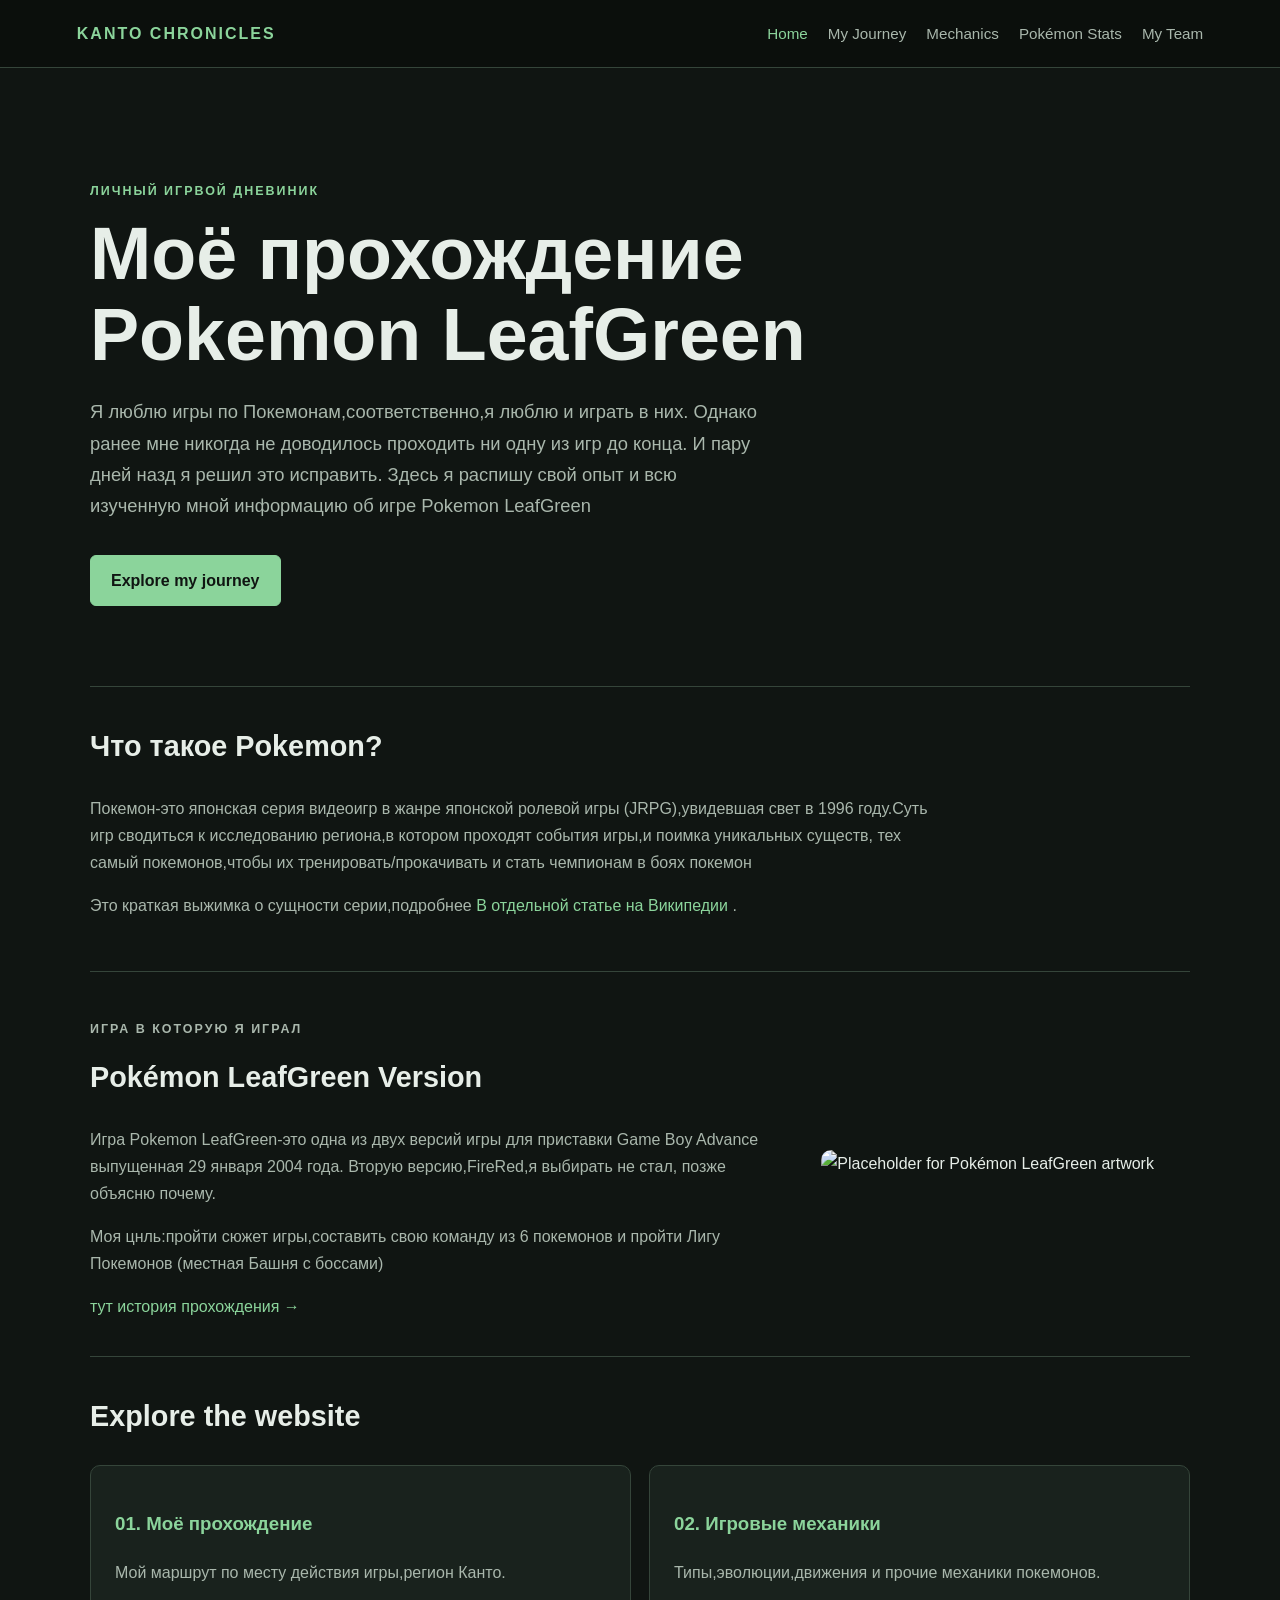
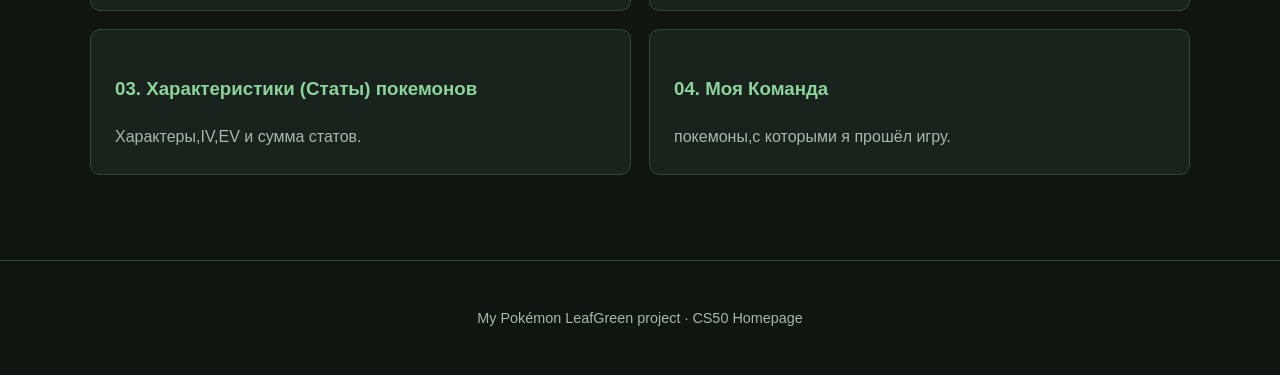
==== index.html @ 80f8dc8d "Wed, Oct 28, 2026, 9:45 PM +07:00" ====
<!DOCTYPE html>
<html lang="ru">
<head>
    <meta charset="UTF-8">
    <meta name="viewport" content="width=device-width, initial-scale=1.0">
    <meta name="description" content="My personal Pokémon LeafGreen playthrough.">
    <title> История моего прохождения Pokemon| Home</title>
    <link rel="stylesheet" href="styles.css">
</head>
<body>
    <header class="site-header">
        <a class="logo" href="index.html">KANTO CHRONICLES</a>

        <nav class="navigation">
            <a class="active" href="index.html">Home</a>
            <a href="journey.html">My Journey</a>
            <a href="mechanics.html">Mechanics</a>
            <a href="stats.html">Pokémon Stats</a>
            <a href="team.html">My Team</a>
        </nav>
    </header>

    <main>
        <section class="hero">
            <p class="eyebrow">ЛИЧНЫЙ ИГРВОЙ ДНЕВИНИК</p>
            <h1>Моё прохождение Pokemon LeafGreen</h1>

            <p class="hero-text">
               Я люблю игры по Покемонам,соответственно,я люблю и играть в них.
               Однако ранее мне никогда не доводилось проходить ни одну из
               игр до конца.
               И пару дней назд я решил это исправить.
               Здесь я распишу свой опыт и всю изученную мной информацию
               об игре Pokemon LeafGreen
             </p>

            <a class="button" href="journey.html">Explore my journey</a>
        </section>

        <section class="content-section">
            <h2>Что такое Pokemon?</h2>

            <p>
                Покемон-это японская серия видеоигр в жанре
                японской ролевой игры (JRPG),увидевшая свет
                в 1996 году.Суть игр сводиться к исследованию региона,в
                котором проходят события игры,и поимка уникальных существ,
                тех самый покемонов,чтобы их тренировать/прокачивать
                и стать чемпионам в боях покемон
            </p>

            <p>
                Это краткая выжимка о сущности серии,подробнее
                <a href="https://en.wikipedia.org/wiki/Pok%C3%A9mon"
                   target="_blank" rel="noopener noreferrer">
                    В отдельной статье на Википедии
                </a>.
            </p>
        </section>

        <section class="content-section game-card">
            <div>
                <p class="eyebrow">Игра в которую я играл</p>
                <h2>Pokémon LeafGreen Version</h2>

                <p>
                    Игра Pokemon LeafGreen-это одна из двух
                    версий игры для приставки Game Boy Advance
                    выпущенная 29 января 2004 года.
                    Вторую версию,FireRed,я выбирать не стал,
                    позже объясню почему.
                </p>

                <p>
                    Моя цнль:пройти сюжет игры,составить свою
                    команду из 6 покемонов и пройти Лигу Покемонов
                    (местная Башня с боссами)
                </p>

                <a href="journey.html">тут история прохождения →</a>
            </div>

            <img
                src="https://placehold.co/400x500/18251f/8bd49b?text=Pokemon+LeafGreen"
                alt="Placeholder for Pokémon LeafGreen artwork"
                class="cover-image">
        </section>

        <section class="content-section">
            <h2>Explore the website</h2>

            <div class="card-grid">
                <a class="info-card" href="journey.html">
                    <h3>01. Моё прохождение</h3>
                    <p>Мой маршрут по месту действия игры,регион Канто.</p>
                </a>

                <a class="info-card" href="mechanics.html">
                    <h3>02. Игровые механики</h3>
                    <p>Типы,эволюции,движения и прочие механики покемонов.</p>
                </a>

                <a class="info-card" href="stats.html">
                    <h3>03. Характеристики (Статы) покемонов</h3>
                    <p>Характеры,IV,EV и сумма статов.</p>
                </a>

                <a class="info-card" href="team.html">
                    <h3>04. Моя Команда</h3>
                    <p>покемоны,с которыми я прошёл игру.</p>
                </a>
            </div>
        </section>
    </main>

    <footer>
        <p>My Pokémon LeafGreen project · CS50 Homepage</p>
    </footer>
</body>
</html>
---- styles.css ----
/* ---------- General settings ---------- */

:root {
    --background: #101512;
    --surface: #19221d;
    --surface-light: #222e26;
    --text: #e7eee8;
    --muted: #a9b7ac;
    --accent: #8bd49b;
    --border: #35453a;
}

* {
    box-sizing: border-box;
}

html {
    scroll-behavior: smooth;
}

body {
    margin: 0;
    background: var(--background);
    color: var(--text);
    font-family: Arial, Helvetica, sans-serif;
    line-height: 1.7;
}

a {
    color: var(--accent);
    text-decoration: none;
}

a:hover {
    text-decoration: underline;
}

img {
    max-width: 100%;
}

/* ---------- Header and navigation ---------- */

.site-header {
    display: flex;
    justify-content: space-between;
    align-items: center;
    gap: 24px;
    padding: 20px 6%;
    background: #0b0f0c;
    border-bottom: 1px solid var(--border);
}

.logo {
    color: var(--accent);
    font-weight: bold;
    letter-spacing: 2px;
    white-space: nowrap;
}

.navigation {
    display: flex;
    flex-wrap: wrap;
    gap: 10px 20px;
}

.navigation a {
    color: var(--muted);
    font-size: 0.95rem;
}

.navigation a:hover,
.navigation a.active {
    color: var(--accent);
}

/* ---------- Main sections ---------- */

main {
    width: min(1100px, 88%);
    margin: 0 auto;
}

.hero {
    padding: 100px 0 80px;
    max-width: 850px;
}

.hero h1 {
    max-width: 800px;
    margin: 10px 0 20px;
    font-size: clamp(2.4rem, 6vw, 4.6rem);
    line-height: 1.1;
}

.hero-text {
    max-width: 680px;
    color: var(--muted);
    font-size: 1.15rem;
}

.eyebrow {
    color: var(--accent);
    font-size: 0.78rem;
    font-weight: bold;
    letter-spacing: 2px;
    text-transform: uppercase;
}

.page-heading {
    padding: 65px 0 25px;
}

.page-heading h1 {
    margin: 8px 0;
    font-size: clamp(2rem, 5vw, 3.5rem);
    line-height: 1.2;
}

.page-heading > p:last-child {
    max-width: 720px;
    color: var(--muted);
}

.content-section {
    padding: 35px 0;
    border-top: 1px solid var(--border);
}

.content-section h2 {
    margin-top: 0;
    font-size: 1.8rem;
}

.content-section p {
    max-width: 850px;
}

.content-section p,
figcaption {
    color: var(--muted);
}

.content-section strong {
    color: var(--text);
}

/* ---------- Buttons and cards ---------- */

.button {
    display: inline-block;
    margin-top: 15px;
    padding: 11px 20px;
    border: 1px solid var(--accent);
    border-radius: 6px;
    background: var(--accent);
    color: #101512;
    font-weight: bold;
}

.button:hover {
    background: transparent;
    color: var(--accent);
    text-decoration: none;
}

.game-card {
    display: grid;
    grid-template-columns: 1.5fr 0.8fr;
    align-items: center;
    gap: 40px;
}

.cover-image {
    width: 100%;
    max-height: 350px;
    object-fit: contain;
    border-radius: 10px;
}

.card-grid {
    display: grid;
    grid-template-columns: repeat(2, minmax(0, 1fr));
    gap: 18px;
}

.info-card {
    display: block;
    padding: 24px;
    border: 1px solid var(--border);
    border-radius: 10px;
    background: var(--surface);
    color: var(--text);
}

.info-card:hover {
    background: var(--surface-light);
    border-color: var(--accent);
    text-decoration: none;
}

.info-card h3 {
    color: var(--accent);
}

.info-card p {
    margin-bottom: 0;
}

/* ---------- Map and timeline ---------- */

.route-map {
    display: block;
    width: 100%;
    height: auto;
    margin: 25px auto;
    border: 1px solid var(--border);
    border-radius: 10px;
}

figcaption {
    text-align: center;
    font-size: 0.9rem;
}

.note {
    font-size: 0.9rem;
}

.timeline li {
    margin-bottom: 20px;
    padding-left: 8px;
}

.timeline strong {
    color: var(--accent);
}

/* ---------- Tables ---------- */

.table-wrapper {
    width: 100%;
    overflow-x: auto;
}

table {
    width: 100%;
    border-collapse: collapse;
    background: var(--surface);
}

th,
td {
    padding: 14px;
    border: 1px solid var(--border);
    text-align: left;
}

th {
    background: var(--surface-light);
    color: var(--accent);
}
/* ---------- Team gallery ---------- */

.team-grid {
    display: grid;
    grid-template-columns: repeat(2, minmax(0, 1fr));
    gap: 24px;
}

.pokemon-card {
    overflow: hidden;
    border: 1px solid var(--border);
    border-radius: 10px;
    background: var(--surface);
}

.pokemon-card img {
    display: block;
    width: 100%;
    height: 250px;
    object-fit: contain;
    background: #0b0f0c;
}

.pokemon-info {
    padding: 20px;
}

.pokemon-info h3 {
    margin-top: 0;
    color: var(--accent);
}

.pokemon-info p {
    margin: 8px 0;
}

/* ---------- Footer ---------- */

footer {
    margin-top: 50px;
    padding: 30px 6%;
    border-top: 1px solid var(--border);
    color: var(--muted);
    text-align: center;
    font-size: 0.9rem;
}

/* ---------- Responsive layout ---------- */

@media (max-width: 760px) {
    .site-header {
        align-items: flex-start;
        flex-direction: column;
    }

    .navigation {
        gap: 10px 14px;
    }

    .hero {
        padding: 65px 0;
    }

    .game-card {
        grid-template-columns: 1fr;
    }

    .card-grid,
    .team-grid {
        grid-template-columns: 1fr;
    }

    main {
        width: 90%;
    }
}
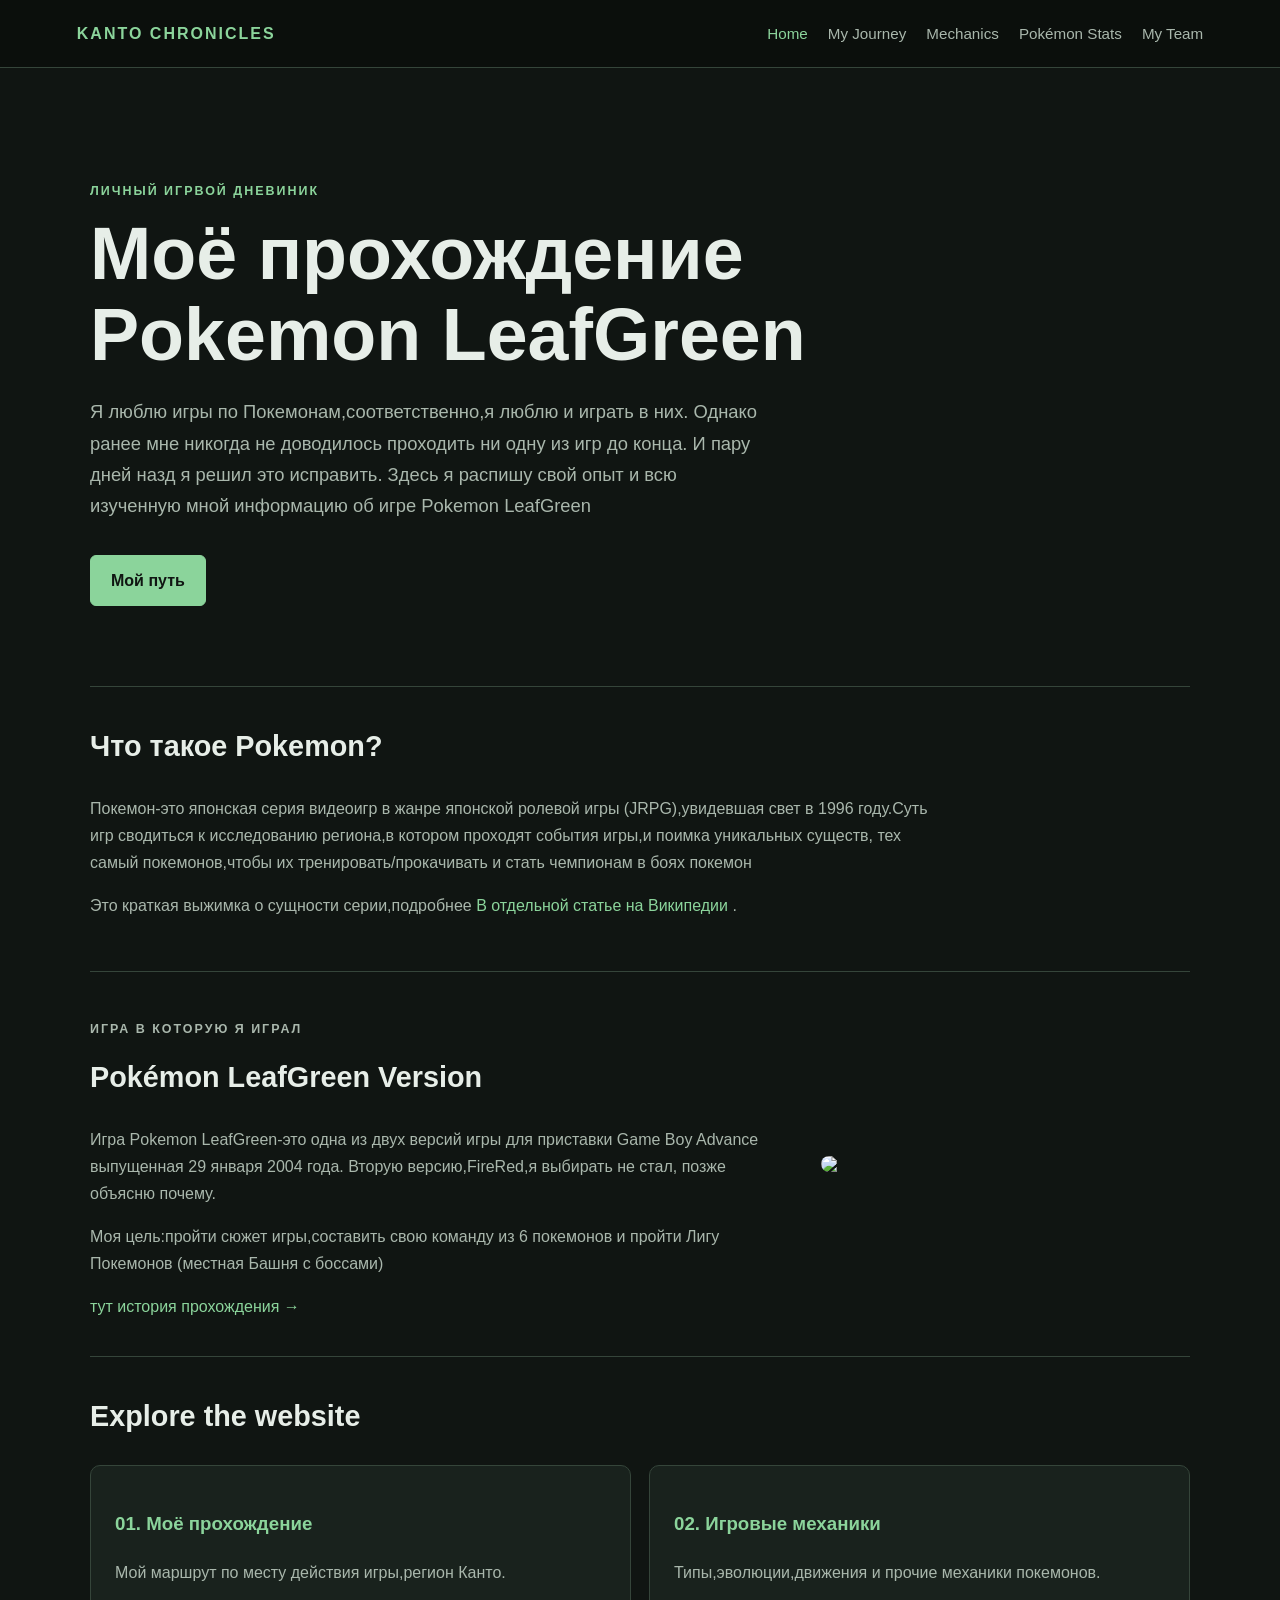
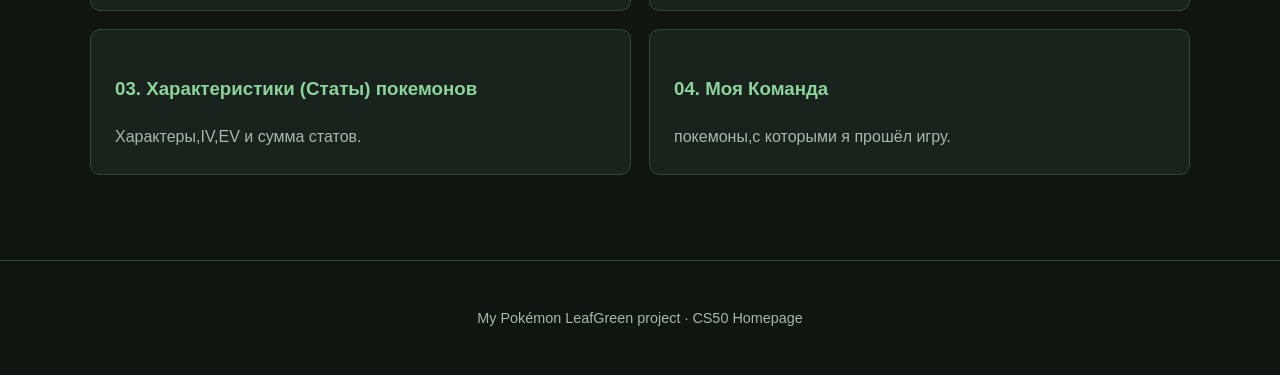
==== commit 312fcfbb: "Thu, Oct 29, 2026, 8:07 PM +07:00" ====
--- a/index.html
+++ b/index.html
@@ -34,7 +34,7 @@
                об игре Pokemon LeafGreen
              </p>
 
-            <a class="button" href="journey.html">Explore my journey</a>
+            <a class="button" href="journey.html">Мой путь</a>
         </section>
 
         <section class="content-section">
@@ -72,7 +72,7 @@
                 </p>
 
                 <p>
-                    Моя цнль:пройти сюжет игры,составить свою
+                    Моя цель:пройти сюжет игры,составить свою
                     команду из 6 покемонов и пройти Лигу Покемонов
                     (местная Башня с боссами)
                 </p>
@@ -81,8 +81,7 @@
             </div>
 
             <img
-                src="https://placehold.co/400x500/18251f/8bd49b?text=Pokemon+LeafGreen"
-                alt="Placeholder for Pokémon LeafGreen artwork"
+                src="https://gamesdb.launchbox-app.com/games/images/2193-pokmon-leafgreen-version"
                 class="cover-image">
         </section>
 
